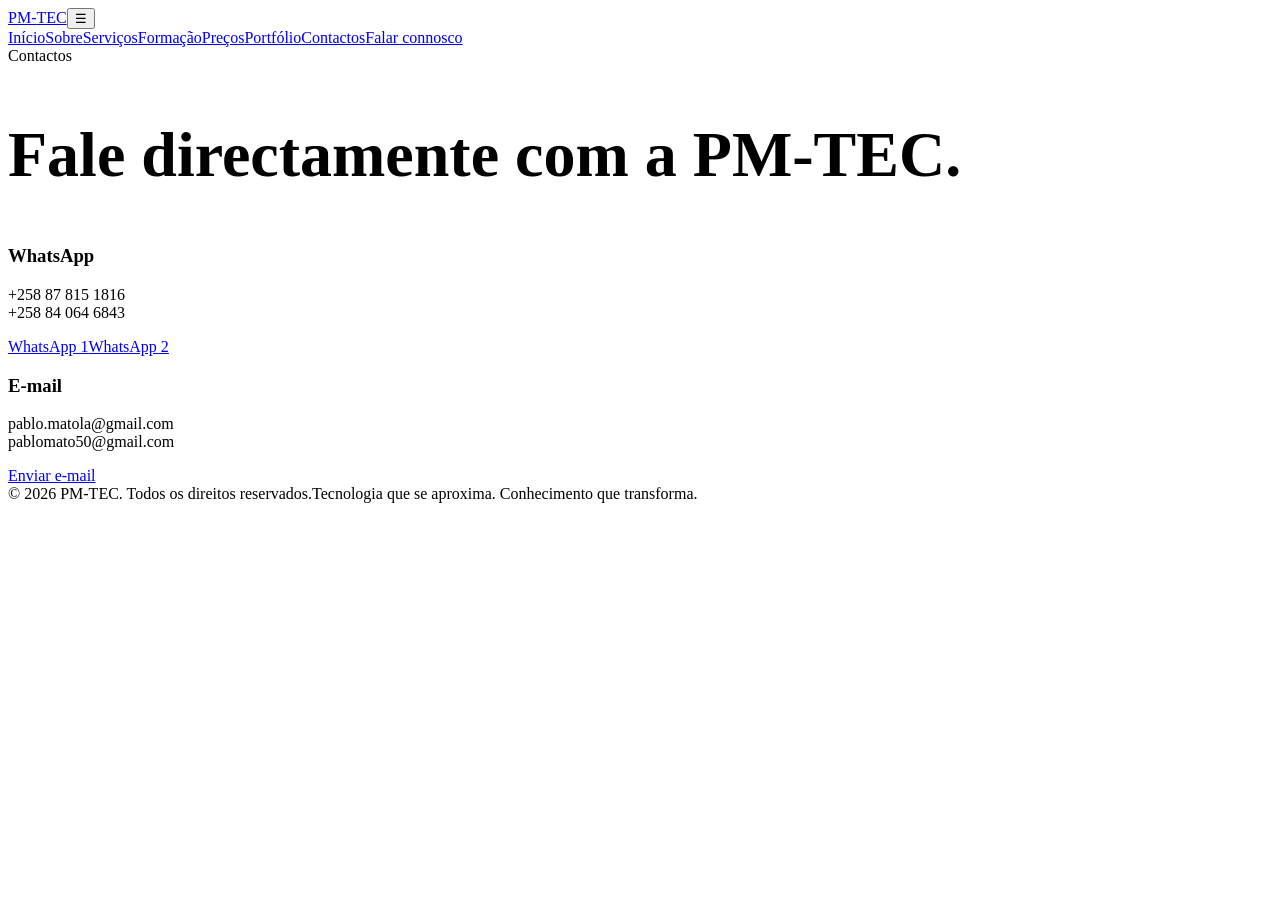
==== contactos.html @ 17c66ca0 "Add files via upload" ====
<!doctype html><html lang="pt-PT"><head><meta charset="utf-8"><meta name="viewport" content="width=device-width,initial-scale=1"><link rel="icon" href="assets/favicon.svg"><link rel="stylesheet" href="assets/style.css"><title>Contactos | PM-TEC</title></head><body><header><div class="wrap"><nav><a class="logo" href="index.html">PM-<span>TEC</span></a><button class="menu">☰</button><div class="links"><a class="" href="index.html">Início</a><a class="" href="sobre.html">Sobre</a><a class="" href="servicos.html">Serviços</a><a class="" href="formacao.html">Formação</a><a class="" href="precos.html">Preços</a><a class="" href="portfolio.html">Portfólio</a><a class="active" href="contactos.html">Contactos</a><a class="navbtn" href="contactos.html">Falar connosco</a></div></nav></div></header><main>
<section><div class="wrap"><div class="section-head"><div class="eyebrow">Contactos</div><h1 style="font-size:clamp(2.7rem,5vw,4.8rem)">Fale directamente com a <span>PM-TEC.</span></h1></div><div class="contact-grid"><div class="contact-card"><h3>WhatsApp</h3><p>+258 87 815 1816<br>+258 84 064 6843</p><div class="buttons"><a class="btn whatsapp" href="https://wa.me/258878151816" target="_blank">WhatsApp 1</a><a class="btn" href="https://wa.me/258840646843" target="_blank">WhatsApp 2</a></div></div><div class="contact-card"><h3>E-mail</h3><p>pablo.matola@gmail.com<br>pablomato50@gmail.com</p><a class="btn primary" href="mailto:pablo.matola@gmail.com">Enviar e-mail</a></div></div></div></section>
</main><footer class="footer"><div class="wrap footerline"><span>© 2026 PM-TEC. Todos os direitos reservados.</span><span>Tecnologia que se aproxima. Conhecimento que transforma.</span></div></footer><script src="assets/script.js"></script></body></html>
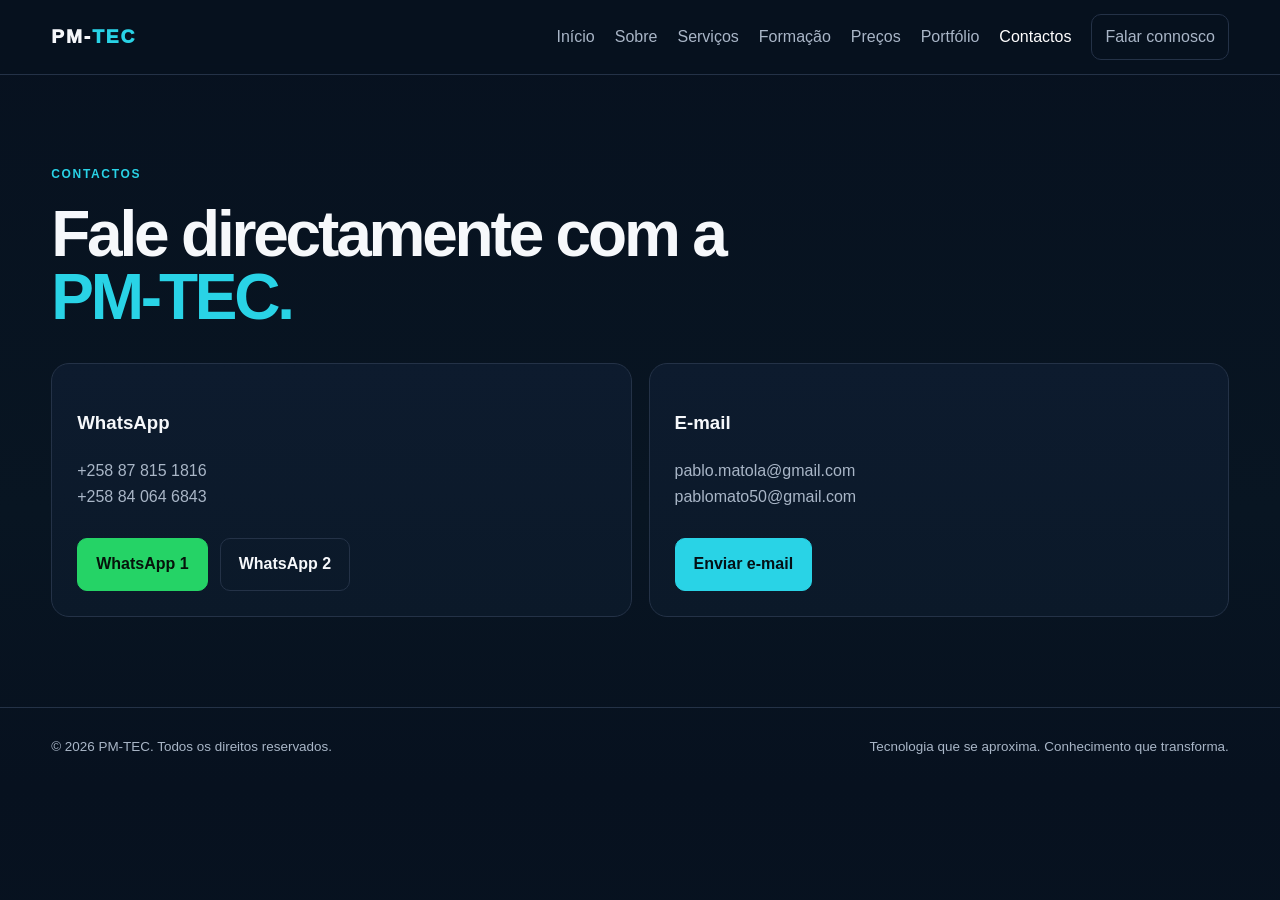
==== commit 3b018110: "Add files via upload" ====
--- a/contactos.html
+++ b/contactos.html
@@ -1,3 +1 @@
-<!doctype html><html lang="pt-PT"><head><meta charset="utf-8"><meta name="viewport" content="width=device-width,initial-scale=1"><link rel="icon" href="assets/favicon.svg"><link rel="stylesheet" href="assets/style.css"><title>Contactos | PM-TEC</title></head><body><header><div class="wrap"><nav><a class="logo" href="index.html">PM-<span>TEC</span></a><button class="menu">☰</button><div class="links"><a class="" href="index.html">Início</a><a class="" href="sobre.html">Sobre</a><a class="" href="servicos.html">Serviços</a><a class="" href="formacao.html">Formação</a><a class="" href="precos.html">Preços</a><a class="" href="portfolio.html">Portfólio</a><a class="active" href="contactos.html">Contactos</a><a class="navbtn" href="contactos.html">Falar connosco</a></div></nav></div></header><main>
-<section><div class="wrap"><div class="section-head"><div class="eyebrow">Contactos</div><h1 style="font-size:clamp(2.7rem,5vw,4.8rem)">Fale directamente com a <span>PM-TEC.</span></h1></div><div class="contact-grid"><div class="contact-card"><h3>WhatsApp</h3><p>+258 87 815 1816<br>+258 84 064 6843</p><div class="buttons"><a class="btn whatsapp" href="https://wa.me/258878151816" target="_blank">WhatsApp 1</a><a class="btn" href="https://wa.me/258840646843" target="_blank">WhatsApp 2</a></div></div><div class="contact-card"><h3>E-mail</h3><p>pablo.matola@gmail.com<br>pablomato50@gmail.com</p><a class="btn primary" href="mailto:pablo.matola@gmail.com">Enviar e-mail</a></div></div></div></section>
-</main><footer class="footer"><div class="wrap footerline"><span>© 2026 PM-TEC. Todos os direitos reservados.</span><span>Tecnologia que se aproxima. Conhecimento que transforma.</span></div></footer><script src="assets/script.js"></script></body></html>+<!doctype html><html lang="pt-PT"><head><meta charset="utf-8"><meta name="viewport" content="width=device-width,initial-scale=1"><link rel="icon" href="favicon.svg"><link rel="stylesheet" href="style.css"><title>Contactos | PM-TEC</title></head><body><header><div class="wrap"><nav><a class="logo" href="index.html">PM-<span>TEC</span></a><button class="menu">☰</button><div class="links"><a class="" href="index.html">Início</a><a class="" href="sobre.html">Sobre</a><a class="" href="servicos.html">Serviços</a><a class="" href="formacao.html">Formação</a><a class="" href="precos.html">Preços</a><a class="" href="portfolio.html">Portfólio</a><a class="active" href="contactos.html">Contactos</a><a class="navbtn" href="contactos.html">Falar connosco</a></div></nav></div></header><main><section><div class="wrap"><div class="section-head"><div class="eyebrow">Contactos</div><h1 style="font-size:clamp(2.7rem,5vw,4.8rem)">Fale directamente com a <span>PM-TEC.</span></h1></div><div class="contact-grid"><div class="contact-card"><h3>WhatsApp</h3><p>+258 87 815 1816<br>+258 84 064 6843</p><div class="buttons"><a class="btn whatsapp" href="https://wa.me/258878151816" target="_blank">WhatsApp 1</a><a class="btn" href="https://wa.me/258840646843" target="_blank">WhatsApp 2</a></div></div><div class="contact-card"><h3>E-mail</h3><p>pablo.matola@gmail.com<br>pablomato50@gmail.com</p><div class="buttons"><a class="btn primary" href="mailto:pablo.matola@gmail.com">Enviar e-mail</a></div></div></div></div></section></main><footer class="footer"><div class="wrap footerline"><span>© 2026 PM-TEC. Todos os direitos reservados.</span><span>Tecnologia que se aproxima. Conhecimento que transforma.</span></div></footer><script src="script.js"></script></body></html>
--- a/style.css
+++ b/style.css
@@ -0,0 +1 @@
+*{box-sizing:border-box}html{scroll-behavior:smooth}body{margin:0;font-family:Segoe UI,Arial,sans-serif;background:linear-gradient(180deg,#07111f,#081522 65%,#07111f);color:#f6f8fb;line-height:1.65}a{text-decoration:none;color:inherit}.wrap{width:min(1180px,92%);margin:auto}header{position:sticky;top:0;z-index:10;background:rgba(7,17,31,.94);backdrop-filter:blur(14px);border-bottom:1px solid #243247}nav{height:74px;display:flex;align-items:center;justify-content:space-between}.logo{font-weight:950;letter-spacing:.1em;font-size:1.2rem}.logo span,h1 span{color:#29d3e6}.links{display:flex;gap:20px;align-items:center;color:#a9b6c7}.links a:hover,.active{color:#fff}.navbtn{border:1px solid #243247;padding:9px 13px;border-radius:10px}.menu{display:none;background:none;border:1px solid #243247;color:#fff;border-radius:8px;padding:7px 10px;font-size:1.1rem}.hero{min-height:82vh;display:grid;align-items:center}.hero-grid{display:grid;grid-template-columns:1.15fr .85fr;gap:55px;align-items:center;padding:70px 0}.tag,.eyebrow{color:#29d3e6;font-size:.75rem;font-weight:900;letter-spacing:.14em;text-transform:uppercase}h1{font-size:clamp(3rem,6vw,5.3rem);line-height:.98;letter-spacing:-.05em;margin:18px 0 24px}h2{font-size:clamp(2rem,4vw,3rem)}.lead,.muted{color:#a9b6c7;font-size:1.08rem}.buttons{display:flex;gap:12px;flex-wrap:wrap;margin-top:28px}.btn{display:inline-flex;padding:12px 18px;border:1px solid #243247;border-radius:10px;font-weight:800}.primary{background:#29d3e6;color:#041016;border-color:#29d3e6}.whatsapp{background:#25D366;color:#06130b;border-color:#25D366}.visual{aspect-ratio:1;border-radius:50%;border:1px solid #243247;display:grid;place-items:center;background:radial-gradient(circle,rgba(41,211,230,.15),transparent 56%);position:relative}.visual:before{content:"";position:absolute;width:70%;height:70%;border:1px dashed #287a86;border-radius:50%}.mark{font-size:4rem;font-weight:950}.mark span{color:#29d3e6}section{padding:90px 0}.section-head{max-width:760px;margin-bottom:35px}.grid{display:grid;grid-template-columns:repeat(3,1fr);gap:17px}.grid2,.about,.contact-grid{display:grid;grid-template-columns:1fr 1fr;gap:17px}.card,.panel,.price-card,.contact-card{background:linear-gradient(180deg,#0d1b2e,#0b1929);border:1px solid #243247;border-radius:18px;padding:25px}.card p,.contact-card p,.panel li{color:#a9b6c7}.panel li{list-style:none;padding:12px 0;border-bottom:1px solid #243247}.panel b{display:block;color:#fff}.prices{display:grid;grid-template-columns:repeat(3,1fr);gap:17px}.price{font-size:1.8rem;font-weight:900}.table-wrap{overflow:auto;border:1px solid #243247;border-radius:16px}table{width:100%;border-collapse:collapse;min-width:650px;background:#0d1b2e}th,td{padding:14px;border-bottom:1px solid #243247;text-align:left}th{background:#10243a}td{color:#a9b6c7}.banner{background:#10243a;border:1px solid #243247;border-radius:20px;padding:30px;display:flex;justify-content:space-between;gap:20px;align-items:center}.note{padding:15px;border-left:3px solid #29d3e6;background:rgba(41,211,230,.05);color:#a9b6c7}.footer{border-top:1px solid #243247;padding:28px 0;color:#a9b6c7;font-size:.84rem}.footerline{display:flex;justify-content:space-between}@media(max-width:900px){.links{display:none;position:absolute;top:74px;left:0;right:0;background:#07111f;padding:18px 4%;flex-direction:column;align-items:flex-start}.links.open{display:flex}.menu{display:block}.hero-grid,.grid,.grid2,.about,.prices,.contact-grid{grid-template-columns:1fr}.visual{max-width:420px;margin:auto}.banner{display:block}.footerline{display:block}}
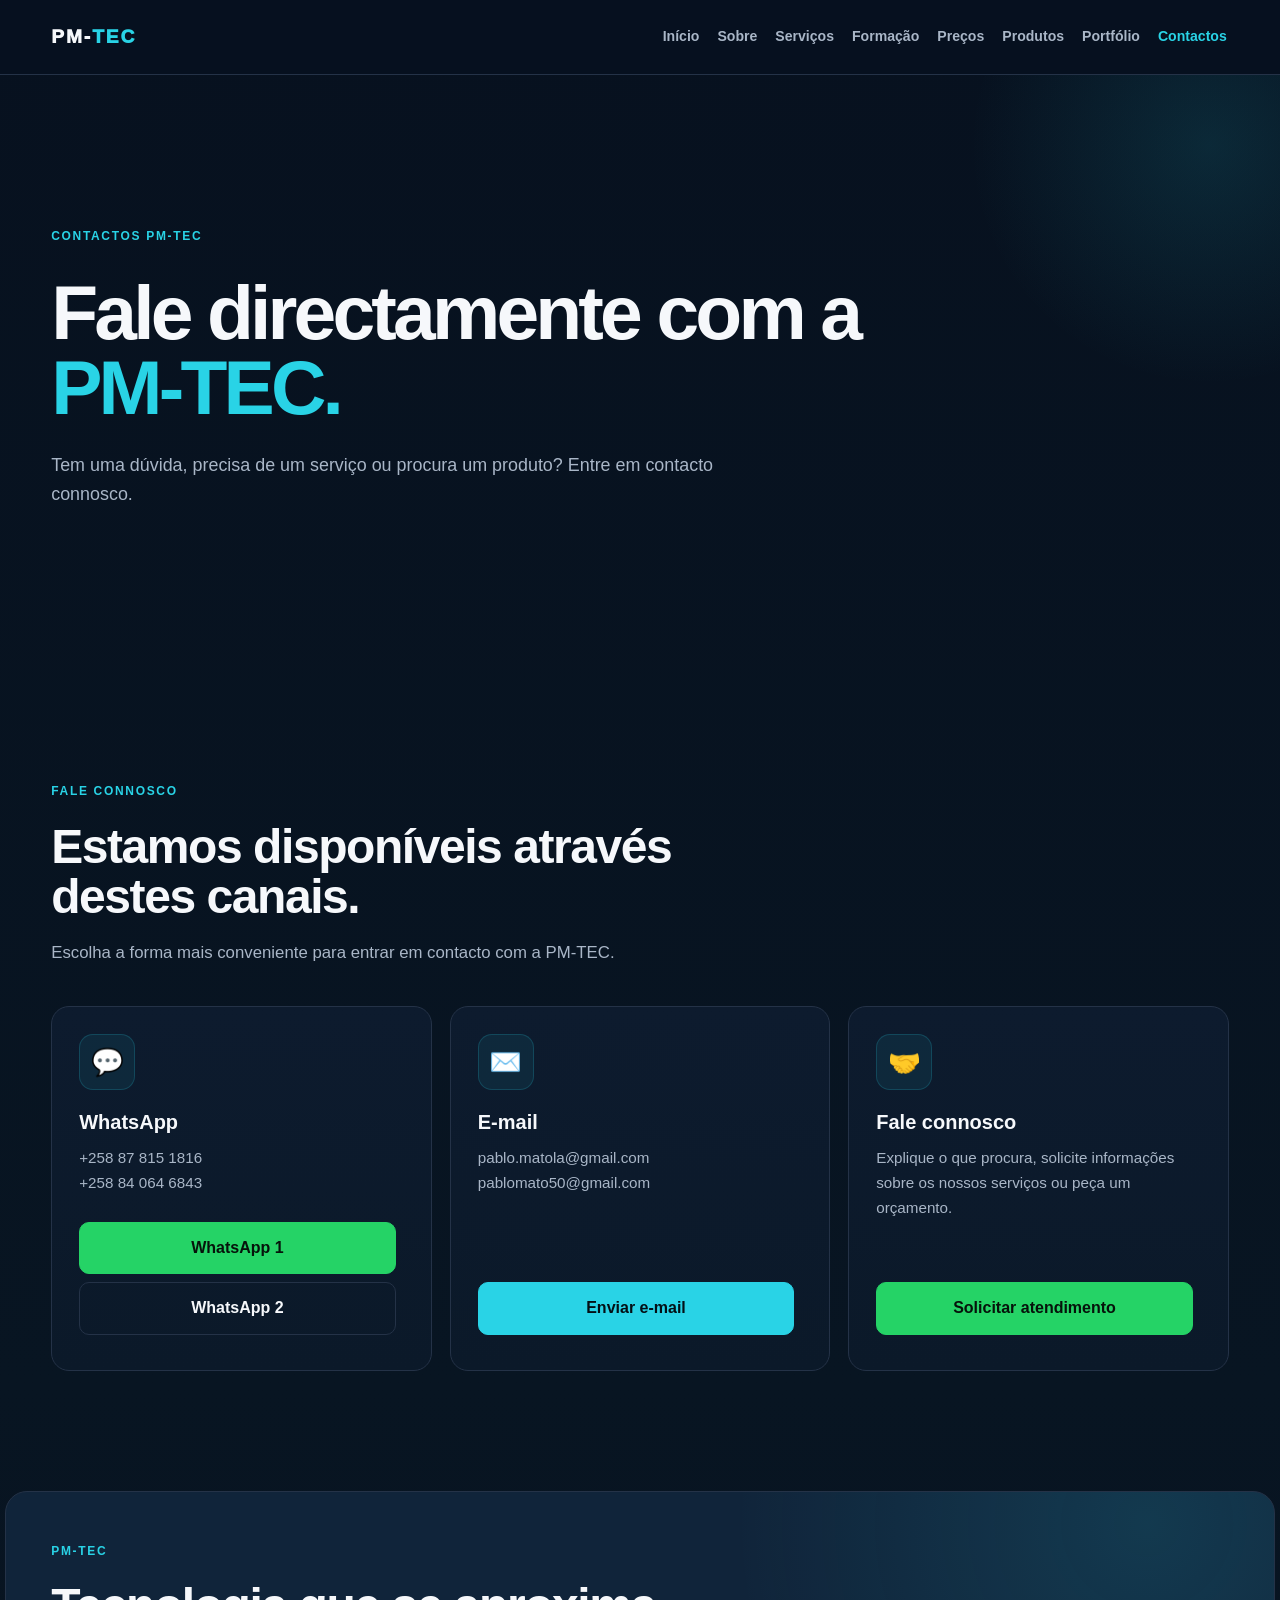
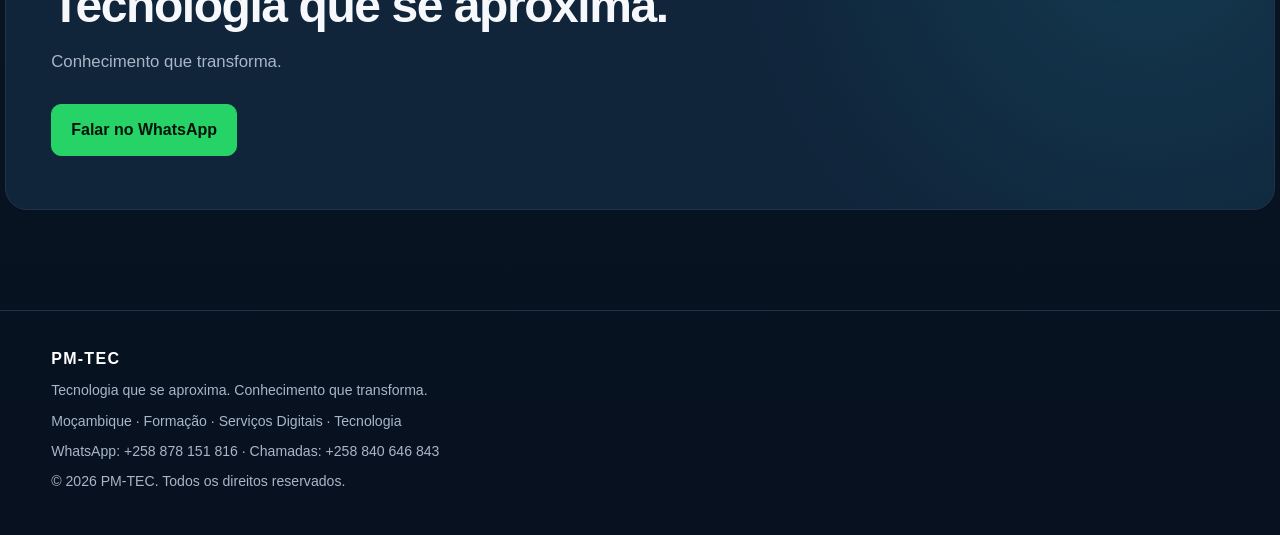
==== commit fcc1307c: "Update contactos.html" ====
--- a/contactos.html
+++ b/contactos.html
@@ -1 +1,252 @@
-<!doctype html><html lang="pt-PT"><head><meta charset="utf-8"><meta name="viewport" content="width=device-width,initial-scale=1"><link rel="icon" href="favicon.svg"><link rel="stylesheet" href="style.css"><title>Contactos | PM-TEC</title></head><body><header><div class="wrap"><nav><a class="logo" href="index.html">PM-<span>TEC</span></a><button class="menu">☰</button><div class="links"><a class="" href="index.html">Início</a><a class="" href="sobre.html">Sobre</a><a class="" href="servicos.html">Serviços</a><a class="" href="formacao.html">Formação</a><a class="" href="precos.html">Preços</a><a class="" href="portfolio.html">Portfólio</a><a class="active" href="contactos.html">Contactos</a><a class="navbtn" href="contactos.html">Falar connosco</a></div></nav></div></header><main><section><div class="wrap"><div class="section-head"><div class="eyebrow">Contactos</div><h1 style="font-size:clamp(2.7rem,5vw,4.8rem)">Fale directamente com a <span>PM-TEC.</span></h1></div><div class="contact-grid"><div class="contact-card"><h3>WhatsApp</h3><p>+258 87 815 1816<br>+258 84 064 6843</p><div class="buttons"><a class="btn whatsapp" href="https://wa.me/258878151816" target="_blank">WhatsApp 1</a><a class="btn" href="https://wa.me/258840646843" target="_blank">WhatsApp 2</a></div></div><div class="contact-card"><h3>E-mail</h3><p>pablo.matola@gmail.com<br>pablomato50@gmail.com</p><div class="buttons"><a class="btn primary" href="mailto:pablo.matola@gmail.com">Enviar e-mail</a></div></div></div></div></section></main><footer class="footer"><div class="wrap footerline"><span>© 2026 PM-TEC. Todos os direitos reservados.</span><span>Tecnologia que se aproxima. Conhecimento que transforma.</span></div></footer><script src="script.js"></script></body></html>+<!DOCTYPE html>
+<html lang="pt-PT">
+
+<head>
+  <meta charset="UTF-8">
+  <meta name="viewport" content="width=device-width, initial-scale=1.0">
+
+  <link rel="icon" href="favicon.svg">
+  <link rel="stylesheet" href="style.css">
+
+  <title>Contactos | PM-TEC</title>
+
+  <meta
+    name="description"
+    content="Entre em contacto com a PM-TEC através do WhatsApp ou e-mail."
+  >
+</head>
+
+<body>
+
+  <header>
+    <div class="container nav">
+
+      <a href="index.html" class="logo">
+        PM-<span>TEC</span>
+      </a>
+
+      <nav>
+        <a href="index.html">Início</a>
+        <a href="sobre.html">Sobre</a>
+        <a href="servicos.html">Serviços</a>
+        <a href="formacao.html">Formação</a>
+        <a href="precos.html">Preços</a>
+        <a href="produtos.html">Produtos</a>
+        <a href="portfolio.html">Portfólio</a>
+        <a href="contactos.html" class="active">Contactos</a>
+      </nav>
+
+    </div>
+  </header>
+
+
+  <main>
+
+    <section class="hero">
+      <div class="container">
+
+        <span class="eyebrow">
+          Contactos PM-TEC
+        </span>
+
+        <h1>
+          Fale directamente com a
+          <span>PM-TEC.</span>
+        </h1>
+
+        <p>
+          Tem uma dúvida, precisa de um serviço ou procura um produto?
+          Entre em contacto connosco.
+        </p>
+
+      </div>
+    </section>
+
+
+    <section class="section">
+
+      <div class="container">
+
+        <div class="section-title">
+
+          <span class="eyebrow">
+            Fale connosco
+          </span>
+
+          <h2>
+            Estamos disponíveis através destes canais.
+          </h2>
+
+          <p>
+            Escolha a forma mais conveniente para entrar em contacto
+            com a PM-TEC.
+          </p>
+
+        </div>
+
+
+        <div class="cards">
+
+          <article class="card">
+
+            <div class="icon">💬</div>
+
+            <h3>
+              WhatsApp
+            </h3>
+
+            <p>
+              +258 87 815 1816<br>
+              +258 84 064 6843
+            </p>
+
+            <br>
+
+            <a
+              href="https://wa.me/258878151816"
+              class="btn whatsapp"
+              target="_blank"
+              rel="noopener noreferrer"
+            >
+              WhatsApp 1
+            </a>
+
+            <a
+              href="https://wa.me/258840646843"
+              class="btn"
+              target="_blank"
+              rel="noopener noreferrer"
+            >
+              WhatsApp 2
+            </a>
+
+          </article>
+
+
+          <article class="card">
+
+            <div class="icon">✉️</div>
+
+            <h3>
+              E-mail
+            </h3>
+
+            <p>
+              pablo.matola@gmail.com<br>
+              pablomato50@gmail.com
+            </p>
+
+            <br>
+
+            <a
+              href="mailto:pablo.matola@gmail.com"
+              class="btn primary"
+            >
+              Enviar e-mail
+            </a>
+
+          </article>
+
+
+          <article class="card">
+
+            <div class="icon">🤝</div>
+
+            <h3>
+              Fale connosco
+            </h3>
+
+            <p>
+              Explique o que procura, solicite informações sobre
+              os nossos serviços ou peça um orçamento.
+            </p>
+
+            <br>
+
+            <a
+              href="https://wa.me/258878151816"
+              class="btn whatsapp"
+              target="_blank"
+              rel="noopener noreferrer"
+            >
+              Solicitar atendimento
+            </a>
+
+          </article>
+
+        </div>
+
+      </div>
+
+    </section>
+
+
+    <section class="section highlight">
+
+      <div class="container">
+
+        <div class="section-title">
+
+          <span class="eyebrow">
+            PM-TEC
+          </span>
+
+          <h2>
+            Tecnologia que se aproxima.
+          </h2>
+
+          <p>
+            Conhecimento que transforma.
+          </p>
+
+          <a
+            href="https://wa.me/258878151816"
+            class="btn whatsapp"
+            target="_blank"
+            rel="noopener noreferrer"
+          >
+            Falar no WhatsApp
+          </a>
+
+        </div>
+
+      </div>
+
+    </section>
+
+  </main>
+
+
+  <footer>
+
+    <div class="container">
+
+      <strong>PM-TEC</strong>
+
+      <p>
+        Tecnologia que se aproxima.
+        Conhecimento que transforma.
+      </p>
+
+      <p>
+        Moçambique · Formação · Serviços Digitais · Tecnologia
+      </p>
+
+      <p>
+        WhatsApp: +258 878 151 816 ·
+        Chamadas: +258 840 646 843
+      </p>
+
+      <p>
+        © 2026 PM-TEC. Todos os direitos reservados.
+      </p>
+
+    </div>
+
+  </footer>
+
+
+  <script src="script.js"></script>
+
+</body>
+</html>
--- a/style.css
+++ b/style.css
@@ -1 +1,456 @@
-*{box-sizing:border-box}html{scroll-behavior:smooth}body{margin:0;font-family:Segoe UI,Arial,sans-serif;background:linear-gradient(180deg,#07111f,#081522 65%,#07111f);color:#f6f8fb;line-height:1.65}a{text-decoration:none;color:inherit}.wrap{width:min(1180px,92%);margin:auto}header{position:sticky;top:0;z-index:10;background:rgba(7,17,31,.94);backdrop-filter:blur(14px);border-bottom:1px solid #243247}nav{height:74px;display:flex;align-items:center;justify-content:space-between}.logo{font-weight:950;letter-spacing:.1em;font-size:1.2rem}.logo span,h1 span{color:#29d3e6}.links{display:flex;gap:20px;align-items:center;color:#a9b6c7}.links a:hover,.active{color:#fff}.navbtn{border:1px solid #243247;padding:9px 13px;border-radius:10px}.menu{display:none;background:none;border:1px solid #243247;color:#fff;border-radius:8px;padding:7px 10px;font-size:1.1rem}.hero{min-height:82vh;display:grid;align-items:center}.hero-grid{display:grid;grid-template-columns:1.15fr .85fr;gap:55px;align-items:center;padding:70px 0}.tag,.eyebrow{color:#29d3e6;font-size:.75rem;font-weight:900;letter-spacing:.14em;text-transform:uppercase}h1{font-size:clamp(3rem,6vw,5.3rem);line-height:.98;letter-spacing:-.05em;margin:18px 0 24px}h2{font-size:clamp(2rem,4vw,3rem)}.lead,.muted{color:#a9b6c7;font-size:1.08rem}.buttons{display:flex;gap:12px;flex-wrap:wrap;margin-top:28px}.btn{display:inline-flex;padding:12px 18px;border:1px solid #243247;border-radius:10px;font-weight:800}.primary{background:#29d3e6;color:#041016;border-color:#29d3e6}.whatsapp{background:#25D366;color:#06130b;border-color:#25D366}.visual{aspect-ratio:1;border-radius:50%;border:1px solid #243247;display:grid;place-items:center;background:radial-gradient(circle,rgba(41,211,230,.15),transparent 56%);position:relative}.visual:before{content:"";position:absolute;width:70%;height:70%;border:1px dashed #287a86;border-radius:50%}.mark{font-size:4rem;font-weight:950}.mark span{color:#29d3e6}section{padding:90px 0}.section-head{max-width:760px;margin-bottom:35px}.grid{display:grid;grid-template-columns:repeat(3,1fr);gap:17px}.grid2,.about,.contact-grid{display:grid;grid-template-columns:1fr 1fr;gap:17px}.card,.panel,.price-card,.contact-card{background:linear-gradient(180deg,#0d1b2e,#0b1929);border:1px solid #243247;border-radius:18px;padding:25px}.card p,.contact-card p,.panel li{color:#a9b6c7}.panel li{list-style:none;padding:12px 0;border-bottom:1px solid #243247}.panel b{display:block;color:#fff}.prices{display:grid;grid-template-columns:repeat(3,1fr);gap:17px}.price{font-size:1.8rem;font-weight:900}.table-wrap{overflow:auto;border:1px solid #243247;border-radius:16px}table{width:100%;border-collapse:collapse;min-width:650px;background:#0d1b2e}th,td{padding:14px;border-bottom:1px solid #243247;text-align:left}th{background:#10243a}td{color:#a9b6c7}.banner{background:#10243a;border:1px solid #243247;border-radius:20px;padding:30px;display:flex;justify-content:space-between;gap:20px;align-items:center}.note{padding:15px;border-left:3px solid #29d3e6;background:rgba(41,211,230,.05);color:#a9b6c7}.footer{border-top:1px solid #243247;padding:28px 0;color:#a9b6c7;font-size:.84rem}.footerline{display:flex;justify-content:space-between}@media(max-width:900px){.links{display:none;position:absolute;top:74px;left:0;right:0;background:#07111f;padding:18px 4%;flex-direction:column;align-items:flex-start}.links.open{display:flex}.menu{display:block}.hero-grid,.grid,.grid2,.about,.prices,.contact-grid{grid-template-columns:1fr}.visual{max-width:420px;margin:auto}.banner{display:block}.footerline{display:block}}
+```css
+* {
+  box-sizing: border-box;
+}
+
+html {
+  scroll-behavior: smooth;
+}
+
+body {
+  margin: 0;
+  font-family: "Segoe UI", Arial, sans-serif;
+  background: linear-gradient(180deg, #07111f 0%, #081522 65%, #07111f 100%);
+  color: #f6f8fb;
+  line-height: 1.65;
+}
+
+a {
+  text-decoration: none;
+  color: inherit;
+}
+
+.container {
+  width: min(1180px, 92%);
+  margin: 0 auto;
+}
+
+/* =========================
+   HEADER
+========================= */
+
+header {
+  position: sticky;
+  top: 0;
+  z-index: 1000;
+  background: rgba(7, 17, 31, 0.97);
+  backdrop-filter: blur(14px);
+  border-bottom: 1px solid #243247;
+}
+
+.nav {
+  min-height: 74px;
+  display: flex;
+  align-items: center;
+  justify-content: space-between;
+  gap: 24px;
+}
+
+.logo {
+  flex: 0 0 auto;
+  font-weight: 950;
+  letter-spacing: 0.1em;
+  font-size: 1.2rem;
+  white-space: nowrap;
+}
+
+.logo span,
+h1 span {
+  color: #29d3e6;
+}
+
+nav {
+  display: flex;
+  align-items: center;
+  justify-content: flex-end;
+  gap: 14px;
+  flex-wrap: wrap;
+}
+
+nav a {
+  display: inline-flex;
+  align-items: center;
+  justify-content: center;
+  white-space: nowrap;
+  color: #a9b6c7;
+  font-size: 0.88rem;
+  font-weight: 600;
+  padding: 7px 2px;
+  transition: 0.2s ease;
+}
+
+nav a:hover,
+nav a.active {
+  color: #ffffff;
+}
+
+nav a.active {
+  color: #29d3e6;
+}
+
+/* =========================
+   HERO
+========================= */
+
+.hero {
+  min-height: 68vh;
+  display: flex;
+  align-items: center;
+  position: relative;
+  overflow: hidden;
+}
+
+.hero::before {
+  content: "";
+  position: absolute;
+  width: 500px;
+  height: 500px;
+  right: -180px;
+  top: -180px;
+  border-radius: 50%;
+  background: radial-gradient(
+    circle,
+    rgba(41, 211, 230, 0.12),
+    transparent 68%
+  );
+  pointer-events: none;
+}
+
+.hero .container {
+  position: relative;
+  z-index: 1;
+  padding: 80px 0;
+}
+
+.eyebrow {
+  display: inline-block;
+  color: #29d3e6;
+  font-size: 0.75rem;
+  font-weight: 900;
+  letter-spacing: 0.14em;
+  text-transform: uppercase;
+  margin-bottom: 10px;
+}
+
+.hero h1 {
+  max-width: 820px;
+  font-size: clamp(2.8rem, 6vw, 5.2rem);
+  line-height: 0.98;
+  letter-spacing: -0.05em;
+  margin: 18px 0 25px;
+}
+
+.hero p {
+  max-width: 720px;
+  color: #a9b6c7;
+  font-size: 1.12rem;
+  margin: 0 0 30px;
+}
+
+/* =========================
+   BOTÕES
+========================= */
+
+.btn {
+  display: inline-flex;
+  align-items: center;
+  justify-content: center;
+  padding: 12px 19px;
+  margin-right: 8px;
+  margin-bottom: 8px;
+  border: 1px solid #243247;
+  border-radius: 10px;
+  font-weight: 800;
+  transition: 0.2s ease;
+}
+
+.btn:hover {
+  transform: translateY(-2px);
+}
+
+.btn.primary {
+  background: #29d3e6;
+  color: #041016;
+  border-color: #29d3e6;
+}
+
+.btn.whatsapp {
+  background: #25d366;
+  color: #06130b;
+  border-color: #25d366;
+}
+
+/* =========================
+   SECÇÕES
+========================= */
+
+.section {
+  padding: 90px 0;
+}
+
+.section-title {
+  max-width: 760px;
+  margin-bottom: 40px;
+}
+
+.section-title h2 {
+  font-size: clamp(2rem, 4vw, 3rem);
+  line-height: 1.05;
+  margin: 10px 0 16px;
+  letter-spacing: -0.03em;
+}
+
+.section-title p {
+  color: #a9b6c7;
+  font-size: 1.05rem;
+  margin: 0;
+}
+
+/* =========================
+   CARDS
+========================= */
+
+.cards {
+  display: grid;
+  grid-template-columns: repeat(3, minmax(0, 1fr));
+  gap: 18px;
+  align-items: stretch;
+}
+
+.card {
+  min-width: 0;
+  background: linear-gradient(180deg, #0d1b2e, #0b1929);
+  border: 1px solid #243247;
+  border-radius: 18px;
+  padding: 27px;
+  display: flex;
+  flex-direction: column;
+  min-height: 285px;
+  transition:
+    transform 0.2s ease,
+    border-color 0.2s ease,
+    background 0.2s ease;
+}
+
+.card:hover {
+  transform: translateY(-4px);
+  border-color: #287a86;
+  background: linear-gradient(180deg, #102238, #0b1929);
+}
+
+.card .icon {
+  width: 54px;
+  height: 54px;
+  display: grid;
+  place-items: center;
+  border-radius: 14px;
+  background: rgba(41, 211, 230, 0.08);
+  border: 1px solid rgba(41, 211, 230, 0.18);
+  font-size: 1.65rem;
+  margin-bottom: 20px;
+}
+
+.card h3 {
+  margin: 0 0 11px;
+  font-size: 1.25rem;
+  line-height: 1.2;
+}
+
+.card p {
+  margin: 0;
+  color: #a9b6c7;
+  font-size: 0.95rem;
+  flex-grow: 1;
+}
+
+.card .tag {
+  display: inline-flex;
+  align-self: flex-start;
+  margin-top: 22px;
+  padding: 5px 9px;
+  border-radius: 7px;
+  background: rgba(41, 211, 230, 0.07);
+  border: 1px solid rgba(41, 211, 230, 0.15);
+  color: #29d3e6;
+  font-size: 0.72rem;
+  font-weight: 800;
+}
+
+/* =========================
+   DESTAQUE
+========================= */
+
+.highlight {
+  padding-top: 30px;
+  padding-bottom: 100px;
+}
+
+.highlight .container {
+  background:
+    radial-gradient(
+      circle at 90% 10%,
+      rgba(41, 211, 230, 0.12),
+      transparent 35%
+    ),
+    #10243a;
+  border: 1px solid #243247;
+  border-radius: 22px;
+  padding: 45px;
+}
+
+.highlight .section-title {
+  max-width: 800px;
+  margin-bottom: 0;
+}
+
+.highlight .section-title p {
+  margin-bottom: 28px;
+}
+
+/* =========================
+   FOOTER
+========================= */
+
+footer {
+  border-top: 1px solid #243247;
+  padding: 35px 0;
+  color: #a9b6c7;
+  font-size: 0.88rem;
+}
+
+footer strong {
+  color: #ffffff;
+  font-size: 1rem;
+  letter-spacing: 0.08em;
+}
+
+footer p {
+  margin: 7px 0;
+}
+
+/* =========================
+   TABLET
+========================= */
+
+@media (max-width: 1050px) {
+  .nav {
+    align-items: center;
+  }
+
+  nav {
+    gap: 8px 13px;
+  }
+
+  nav a {
+    font-size: 0.82rem;
+  }
+
+  .cards {
+    grid-template-columns: repeat(2, minmax(0, 1fr));
+  }
+}
+
+/* =========================
+   TELEMÓVEL
+========================= */
+
+@media (max-width: 760px) {
+  .nav {
+    min-height: auto;
+    flex-direction: column;
+    align-items: flex-start;
+    padding: 17px 0;
+    gap: 14px;
+  }
+
+  nav {
+    width: 100%;
+    justify-content: flex-start;
+    gap: 7px 14px;
+  }
+
+  nav a {
+    font-size: 0.78rem;
+    padding: 5px 0;
+  }
+
+  .hero {
+    min-height: auto;
+  }
+
+  .hero .container {
+    padding: 65px 0;
+  }
+
+  .hero h1 {
+    font-size: clamp(2.6rem, 12vw, 4rem);
+  }
+
+  .hero p {
+    font-size: 1rem;
+  }
+
+  .section {
+    padding: 65px 0;
+  }
+
+  .cards {
+    grid-template-columns: 1fr;
+    gap: 15px;
+  }
+
+  .card {
+    min-height: auto;
+  }
+
+  .highlight {
+    padding-top: 10px;
+    padding-bottom: 70px;
+  }
+
+  .highlight .container {
+    padding: 30px 24px;
+    border-radius: 18px;
+  }
+}
+
+/* =========================
+   TELEMÓVEIS PEQUENOS
+========================= */
+
+@media (max-width: 560px) {
+  .container {
+    width: 92%;
+  }
+
+  nav {
+    gap: 6px 12px;
+  }
+
+  nav a {
+    font-size: 0.76rem;
+  }
+
+  .hero .container {
+    padding: 55px 0;
+  }
+
+  .hero h1 {
+    margin-top: 12px;
+    margin-bottom: 20px;
+  }
+
+  .section-title {
+    margin-bottom: 30px;
+  }
+
+  .card {
+    padding: 23px;
+  }
+
+  .btn {
+    width: 100%;
+    margin-right: 0;
+  }
+}
+```
